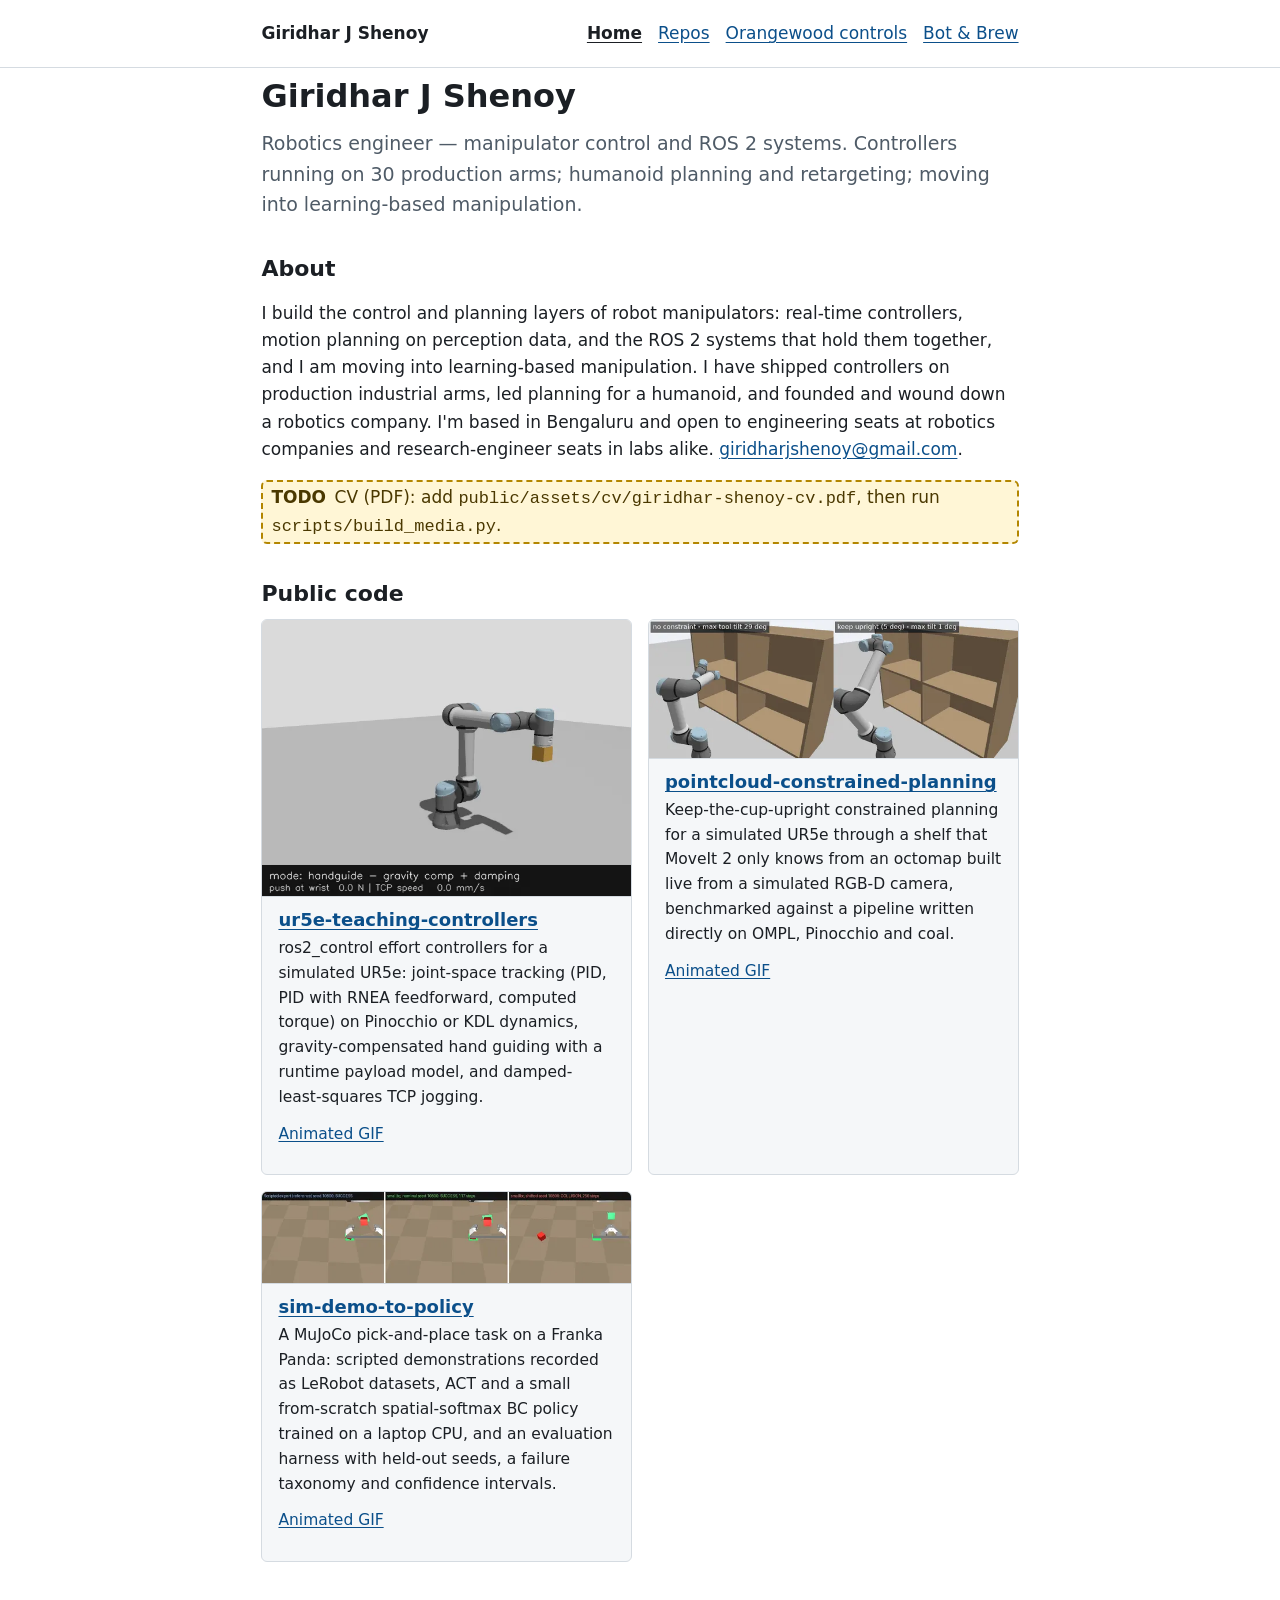
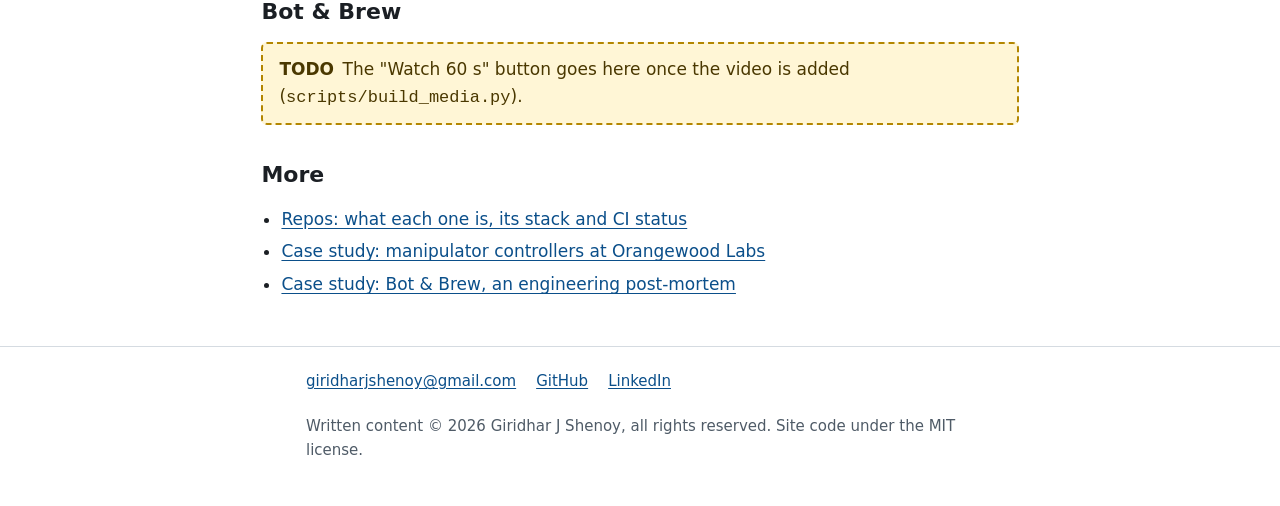
==== public/index.html @ 4a24903f "feat: drop a private repo from the cards and the repos table" ====
<!doctype html>
<html lang="en">
<head>
<meta charset="utf-8">
<meta name="viewport" content="width=device-width, initial-scale=1">
<title>Giridhar J Shenoy — robotics engineer</title>
<meta name="description" content="Robotics engineer working on manipulator control, motion planning and ROS 2 systems, moving into learning-based manipulation. Public code and two case studies.">
<link rel="canonical" href="https://giridhar-shenoy.github.io/portfolio-site/">
<meta property="og:type" content="website">
<meta property="og:site_name" content="Giridhar J Shenoy">
<meta property="og:title" content="Giridhar J Shenoy — robotics engineer">
<meta property="og:description" content="Manipulator control and ROS 2 systems, moving into learning-based manipulation. Public code and two case studies.">
<meta property="og:url" content="https://giridhar-shenoy.github.io/portfolio-site/">
<meta property="og:image" content="https://giridhar-shenoy.github.io/portfolio-site/assets/img/og.png">
<meta property="og:image:width" content="1200">
<meta property="og:image:height" content="630">
<meta property="og:image:alt" content="Giridhar J Shenoy, robotics engineer: manipulator control and ROS 2 systems">
<meta name="twitter:card" content="summary_large_image">
<meta name="theme-color" content="#1f4e79">
<link rel="icon" href="assets/img/favicon.png" type="image/png">
<link rel="apple-touch-icon" href="assets/img/apple-touch-icon.png">
<link rel="manifest" href="site.webmanifest">
<link rel="stylesheet" href="assets/css/site.css">
</head>
<body>
<a class="skip" href="#main">Skip to content</a>
<header class="site-header">
<div class="wrap">
<a class="site-name" href="./">Giridhar J Shenoy</a>
<nav class="site-nav" aria-label="Site">
<ul>
<li><a href="./" aria-current="page">Home</a></li>
<li><a href="repos.html">Repos</a></li>
<li><a href="work/orangewood-controls.html">Orangewood controls</a></li>
<li><a href="work/bot-and-brew.html">Bot &amp; Brew</a></li>
</ul>
</nav>
</div>
</header>

<main id="main" class="wrap">
<h1>Giridhar J Shenoy</h1>
<p class="tagline">Robotics engineer — manipulator control and ROS 2 systems. Controllers running on 30 production arms; humanoid planning and retargeting; moving into learning-based manipulation.</p>

<h2 id="about">About</h2>
<p>I build the control and planning layers of robot manipulators: real-time controllers, motion planning on perception data, and the ROS 2 systems that hold them together, and I am moving into learning-based manipulation. I have shipped controllers on production industrial arms, led planning for a humanoid, and founded and wound down a robotics company. I'm based in Bengaluru and open to engineering seats at robotics companies and research-engineer seats in labs alike. <a href="mailto:giridharjshenoy@gmail.com">giridharjshenoy@gmail.com</a>.</p>
<p><!-- build_media:cv:begin --><span class="todo">CV (PDF): add <code>public/assets/cv/giridhar-shenoy-cv.pdf</code>, then run <code>scripts/build_media.py</code>.</span><!-- build_media:cv:end --></p>

<h2 id="code">Public code</h2>
<!-- build_repos:cards:begin -->
<ul class="cards">
<li class="card">
<img src="assets/img/ur5e-teaching-controllers.webp" width="640" height="480" alt="Still from the hero GIF: a simulated UR5e in Gazebo switching between trajectory tracking and gravity-compensated hand guiding" decoding="async">
<div class="body">
<h3><a href="https://github.com/giridhar-shenoy/ur5e-teaching-controllers">ur5e-teaching-controllers</a></h3>
<p>ros2_control effort controllers for a simulated UR5e: joint-space tracking (PID, PID with RNEA feedforward, computed torque) on Pinocchio or KDL dynamics, gravity-compensated hand guiding with a runtime payload model, and damped-least-squares TCP jogging.</p>
<p class="more"><a href="assets/img/ur5e-teaching-controllers.gif">Animated GIF</a></p>
</div>
</li>
<li class="card">
<img src="assets/img/pointcloud-constrained-planning.webp" width="640" height="240" alt="Still from the hero GIF: the same shelf query planned without a constraint (left) and with the keep-upright constraint (right)" loading="lazy" decoding="async">
<div class="body">
<h3><a href="https://github.com/giridhar-shenoy/pointcloud-constrained-planning">pointcloud-constrained-planning</a></h3>
<p>Keep-the-cup-upright constrained planning for a simulated UR5e through a shelf that MoveIt 2 only knows from an octomap built live from a simulated RGB-D camera, benchmarked against a pipeline written directly on OMPL, Pinocchio and coal.</p>
<p class="more"><a href="assets/img/pointcloud-constrained-planning.gif">Animated GIF</a></p>
</div>
</li>
<li class="card">
<img src="assets/img/sim-demo-to-policy.webp" width="640" height="158" alt="Still from the hero GIF: the scripted expert and the smallbc policy on a held-out seed, and smallbc on a shifted-box seed" loading="lazy" decoding="async">
<div class="body">
<h3><a href="https://github.com/giridhar-shenoy/sim-demo-to-policy">sim-demo-to-policy</a></h3>
<p>A MuJoCo pick-and-place task on a Franka Panda: scripted demonstrations recorded as LeRobot datasets, ACT and a small from-scratch spatial-softmax BC policy trained on a laptop CPU, and an evaluation harness with held-out seeds, a failure taxonomy and confidence intervals.</p>
<p class="more"><a href="assets/img/sim-demo-to-policy.gif">Animated GIF</a></p>
</div>
</li>
</ul>
<!-- build_repos:cards:end -->

<h2 id="bot-and-brew">Bot &amp; Brew</h2>
<!-- build_media:watch:begin -->
<p class="todo">The "Watch 60 s" button goes here once the video is added (<code>scripts/build_media.py</code>).</p>
<!-- build_media:watch:end -->

<h2 id="more">More</h2>
<ul class="link-list">
<li><a href="repos.html">Repos: what each one is, its stack and CI status</a></li>
<li><a href="work/orangewood-controls.html">Case study: manipulator controllers at Orangewood Labs</a></li>
<li><a href="work/bot-and-brew.html">Case study: Bot &amp; Brew, an engineering post-mortem</a></li>
</ul>
</main>

<footer class="site-footer">
<div class="wrap">
<ul>
<li><a href="mailto:giridharjshenoy@gmail.com">giridharjshenoy@gmail.com</a></li>
<li><a href="https://github.com/giridhar-shenoy">GitHub</a></li>
<li><a href="https://www.linkedin.com/in/giridhar-j-shenoy/">LinkedIn</a></li>
</ul>
<p>Written content © 2026 Giridhar J Shenoy, all rights reserved. Site code under the MIT license.</p>
</div>
</footer>
</body>
</html>
---- public/assets/css/site.css ----
/* The site's only stylesheet: system fonts, one column, ~70ch measure, light/dark, print. */

:root {
  color-scheme: light dark;
  --bg: #ffffff;
  --fg: #1b1f24;
  --muted: #4f5b67;
  --rule: #d5dbe1;
  --link: #0b4f8a;
  --accent: #1f4e79;
  --accent-fg: #ffffff;
  --card: #f5f7f9;
  --todo-bg: #fff6d6;
  --todo-fg: #4a3800;
  --todo-rule: #b38600;
  --gutter: 16px;
  --measure: 70ch;
}

@media (prefers-color-scheme: dark) {
  :root {
    --bg: #12161b;
    --fg: #e6e9ed;
    --muted: #a9b4bf;
    --rule: #33404c;
    --link: #8cc4ff;
    --accent: #8cc4ff;
    --accent-fg: #0d1a26;
    --card: #1b2128;
    --todo-bg: #3a2f08;
    --todo-fg: #ffe9a8;
    --todo-rule: #d9a400;
  }
}

*,
*::before,
*::after {
  box-sizing: border-box;
}

html {
  -webkit-text-size-adjust: 100%;
  text-size-adjust: 100%;
}

body {
  margin: 0;
  background: var(--bg);
  color: var(--fg);
  font-family: system-ui, -apple-system, "Segoe UI", Roboto, "Helvetica Neue", Arial,
    "Noto Sans", "Liberation Sans", sans-serif;
  font-size: 1.0625rem;
  line-height: 1.6;
}

.wrap {
  max-width: calc(var(--measure) + 2 * var(--gutter));
  margin: 0 auto;
  padding: 0 var(--gutter);
}

a {
  color: var(--link);
  text-underline-offset: 0.15em;
}

a:focus-visible,
.button:focus-visible {
  outline: 3px solid var(--accent);
  outline-offset: 2px;
}

.skip {
  position: absolute;
  left: -999px;
  top: 0;
}

.skip:focus {
  left: var(--gutter);
  top: var(--gutter);
  background: var(--bg);
  padding: 0.5rem 0.75rem;
  z-index: 1;
}

/* Header and footer */

.site-header {
  border-bottom: 1px solid var(--rule);
}

.site-header .wrap {
  display: flex;
  flex-wrap: wrap;
  align-items: baseline;
  justify-content: space-between;
  gap: 0.25rem 1rem;
  padding-top: 0.75rem;
  padding-bottom: 0.75rem;
}

.site-name {
  font-weight: 700;
  color: var(--fg);
  text-decoration: none;
  padding: 0.5rem 0;
}

.site-nav ul {
  display: flex;
  flex-wrap: wrap;
  gap: 0 1rem;
  margin: 0;
  padding: 0;
  list-style: none;
}

.site-nav a {
  display: inline-block;
  padding: 0.5rem 0;
}

.site-nav a[aria-current="page"] {
  font-weight: 700;
  color: var(--fg);
}

.site-footer {
  margin-top: 3rem;
  border-top: 1px solid var(--rule);
  color: var(--muted);
  font-size: 0.9375rem;
}

.site-footer .wrap {
  padding-top: 1rem;
  padding-bottom: 2rem;
}

.site-footer ul {
  display: flex;
  flex-wrap: wrap;
  gap: 0 1.25rem;
  margin: 0 0 0.75rem;
  padding: 0;
  list-style: none;
}

.site-footer a {
  display: inline-block;
  padding: 0.35rem 0;
}

/* Text */

main {
  padding-top: 1.5rem;
}

h1,
h2,
h3 {
  line-height: 1.25;
}

h1 {
  font-size: 2rem;
  margin: 0.5rem 0 0.75rem;
}

h2 {
  font-size: 1.375rem;
  margin: 2.25rem 0 0.75rem;
}

h3 {
  font-size: 1.125rem;
  margin: 0 0 0.25rem;
}

.tagline {
  font-size: 1.1875rem;
  color: var(--muted);
  margin-top: 0;
}

.aside {
  color: var(--muted);
}

/* Repo cards (Home) */

.cards {
  display: grid;
  grid-template-columns: 1fr;
  gap: var(--gutter);
  margin: 0;
  padding: 0;
  list-style: none;
}

@media (min-width: 40rem) {
  .cards {
    grid-template-columns: 1fr 1fr;
  }
}

.card {
  background: var(--card);
  border: 1px solid var(--rule);
  border-radius: 6px;
  overflow: hidden;
}

.card img {
  display: block;
  width: 100%;
  height: auto;
  border-bottom: 1px solid var(--rule);
}

.card .body {
  padding: 0.75rem var(--gutter) 1rem;
}

.card p {
  margin: 0.25rem 0 0.5rem;
  font-size: 0.9688rem;
}

.card .more a {
  display: inline-block;
  padding: 0.25rem 0;
}

.card h3 a {
  overflow-wrap: anywhere;
}

/* Button-styled link */

.button {
  display: inline-block;
  min-height: 48px;
  padding: 0.75rem 1.25rem;
  border-radius: 6px;
  background: var(--accent);
  color: var(--accent-fg);
  font-weight: 700;
  text-decoration: none;
}

.link-list {
  padding-left: 1.25rem;
}

.link-list li {
  margin: 0.35rem 0;
}

/* Repos table */

.table-scroll {
  overflow-x: auto;
}

table {
  width: 100%;
  border-collapse: collapse;
  font-size: 0.9688rem;
}

th,
td {
  text-align: left;
  vertical-align: top;
  padding: 0.6rem 0.5rem;
  border-bottom: 1px solid var(--rule);
}

th {
  border-bottom-width: 2px;
}

td.repo {
  min-width: 9rem;
}

td.ci {
  white-space: nowrap;
}

.badge {
  height: 20px;
  width: auto;
}

/* On a phone the table becomes one block per repo, each cell labelled from data-label */

@media (max-width: 40rem) {
  thead {
    position: absolute;
    width: 1px;
    height: 1px;
    overflow: hidden;
    clip-path: inset(50%);
  }

  table,
  tbody,
  tr,
  td {
    display: block;
  }

  tr {
    padding: 0.5rem 0;
    border-bottom: 2px solid var(--rule);
  }

  td {
    border-bottom: 0;
    padding: 0.25rem 0;
  }

  td::before {
    content: attr(data-label);
    display: block;
    font-weight: 700;
    color: var(--muted);
    font-size: 0.875rem;
  }

  td.repo::before {
    display: none;
  }

  td.repo {
    font-size: 1.0625rem;
    font-weight: 700;
  }
}

/* Media */

figure {
  margin: 1rem 0;
}

video {
  display: block;
  width: 100%;
  height: auto;
  background: #000000;
}

figcaption {
  color: var(--muted);
  font-size: 0.9375rem;
  margin-top: 0.4rem;
}

/* TODO blocks: visible on purpose, and listed by scripts/check_todos.py */

.todo {
  display: block;
  margin: 1rem 0;
  padding: 0.75rem var(--gutter);
  background: var(--todo-bg);
  color: var(--todo-fg);
  border: 2px dashed var(--todo-rule);
  border-radius: 6px;
}

span.todo {
  display: inline-block;
  margin: 0;
  padding: 0.1rem 0.5rem;
}

.todo::before {
  content: "TODO";
  font-weight: 700;
  margin-right: 0.5em;
}

.todo a {
  color: inherit;
}

/* Print: black on white, no navigation, link targets written out */

@media print {
  :root {
    --bg: #ffffff;
    --fg: #000000;
    --muted: #333333;
    --link: #000000;
    --card: #ffffff;
    --rule: #999999;
  }

  .site-nav,
  .skip,
  .button,
  video {
    display: none;
  }

  body {
    font-size: 11pt;
  }

  .wrap {
    max-width: none;
  }

  main a[href^="http"]::after {
    content: " (" attr(href) ")";
    font-size: 0.85em;
    overflow-wrap: anywhere;
  }

  .card,
  tr,
  figure {
    break-inside: avoid;
  }
}
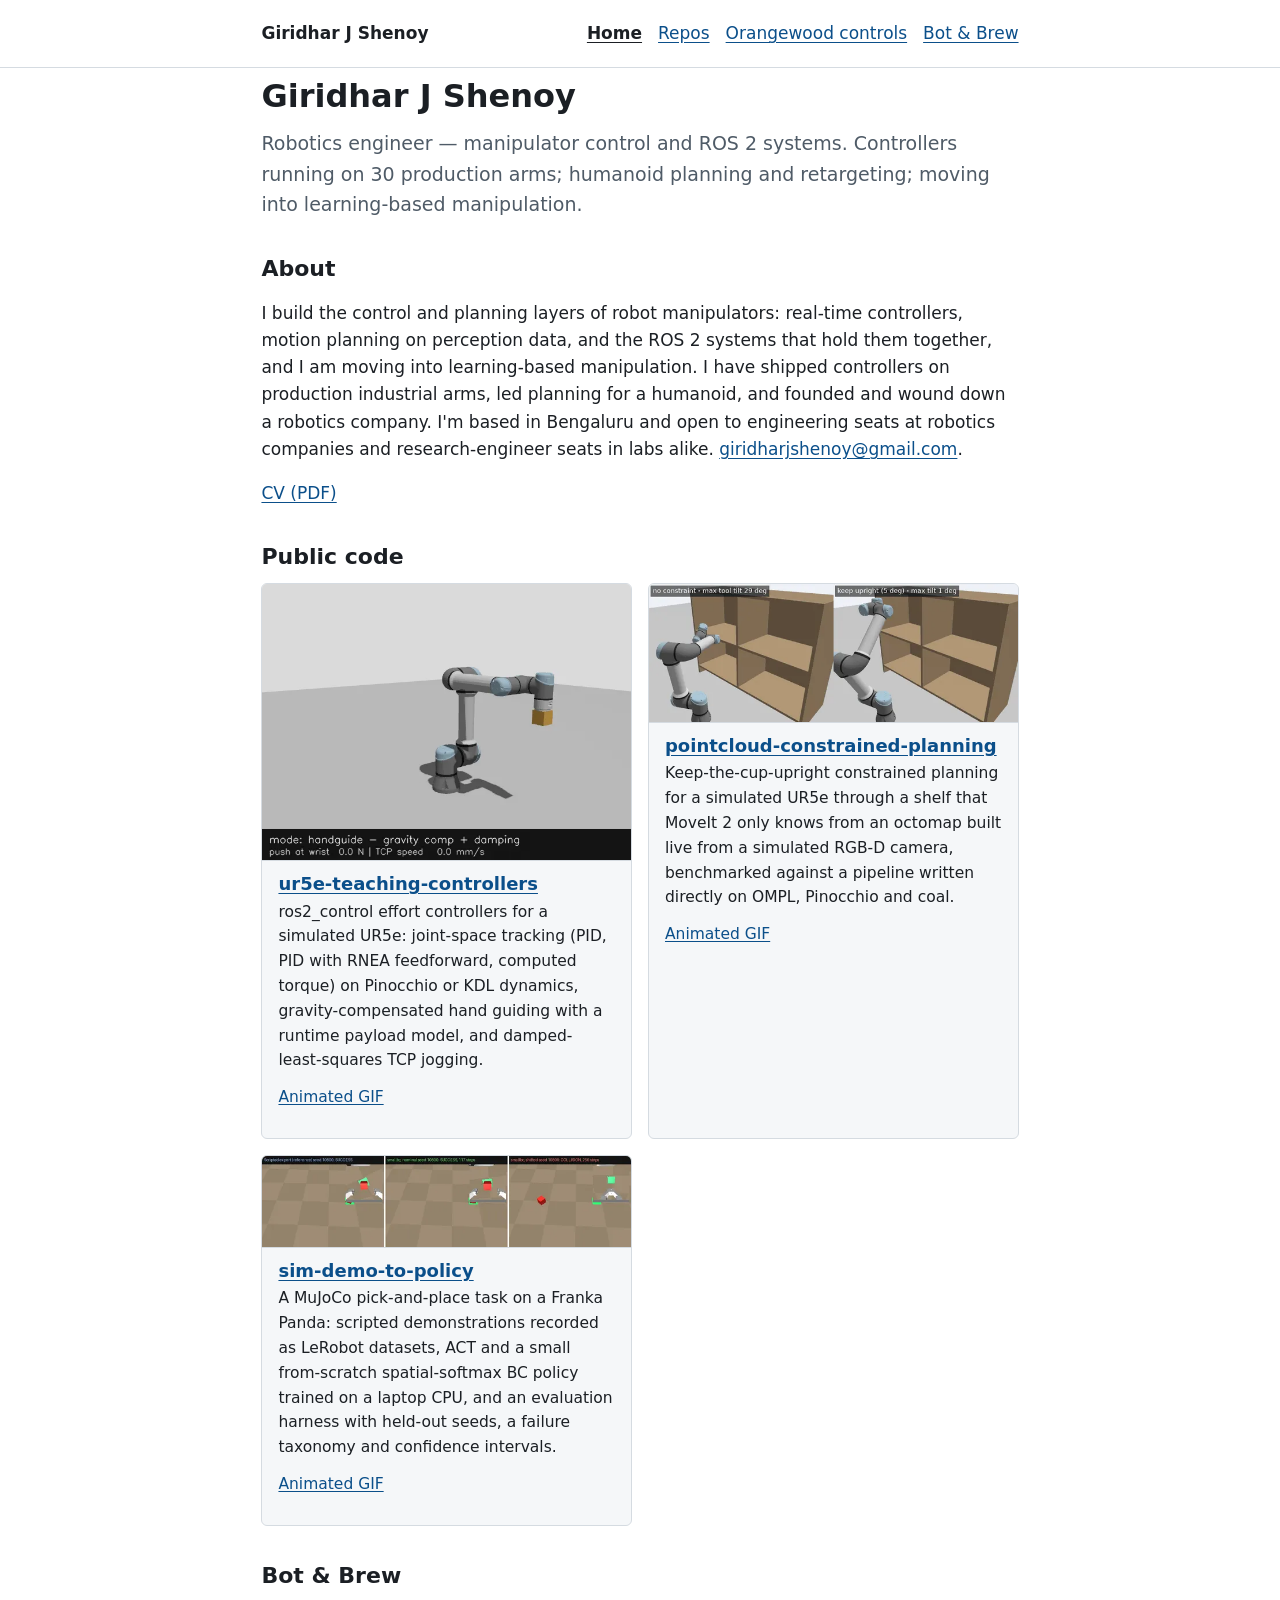
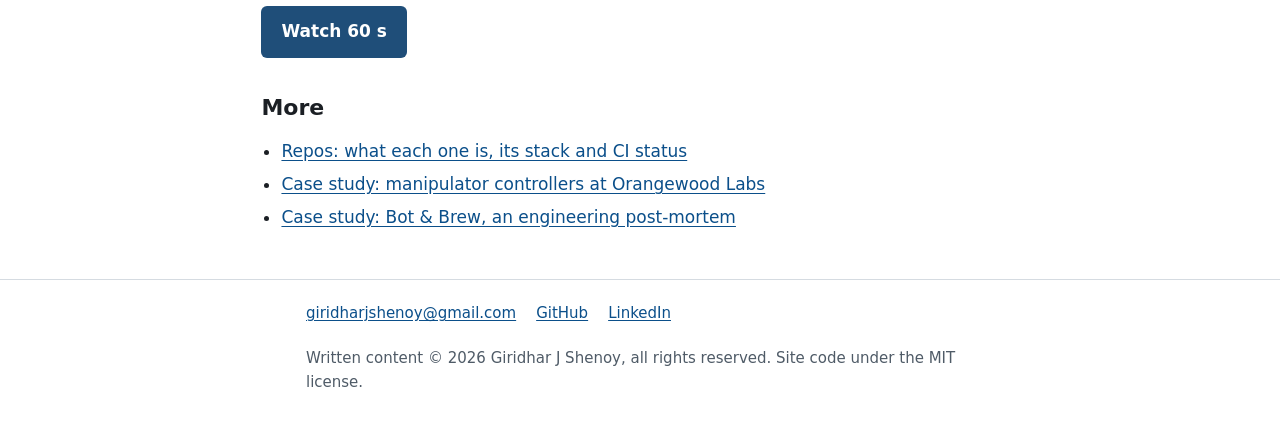
==== commit da4187cc: "content: Bot & Brew post-mortem, video, CV" ====
--- a/public/index.html
+++ b/public/index.html
@@ -44,7 +44,7 @@
 
 <h2 id="about">About</h2>
 <p>I build the control and planning layers of robot manipulators: real-time controllers, motion planning on perception data, and the ROS 2 systems that hold them together, and I am moving into learning-based manipulation. I have shipped controllers on production industrial arms, led planning for a humanoid, and founded and wound down a robotics company. I'm based in Bengaluru and open to engineering seats at robotics companies and research-engineer seats in labs alike. <a href="mailto:giridharjshenoy@gmail.com">giridharjshenoy@gmail.com</a>.</p>
-<p><!-- build_media:cv:begin --><span class="todo">CV (PDF): add <code>public/assets/cv/giridhar-shenoy-cv.pdf</code>, then run <code>scripts/build_media.py</code>.</span><!-- build_media:cv:end --></p>
+<p><!-- build_media:cv:begin --><a href="assets/cv/giridhar-shenoy-cv.pdf">CV (PDF)</a><!-- build_media:cv:end --></p>
 
 <h2 id="code">Public code</h2>
 <!-- build_repos:cards:begin -->
@@ -78,7 +78,7 @@
 
 <h2 id="bot-and-brew">Bot &amp; Brew</h2>
 <!-- build_media:watch:begin -->
-<p class="todo">The "Watch 60 s" button goes here once the video is added (<code>scripts/build_media.py</code>).</p>
+<p><a class="button" href="work/bot-and-brew.html#video">Watch 60 s</a></p>
 <!-- build_media:watch:end -->
 
 <h2 id="more">More</h2>
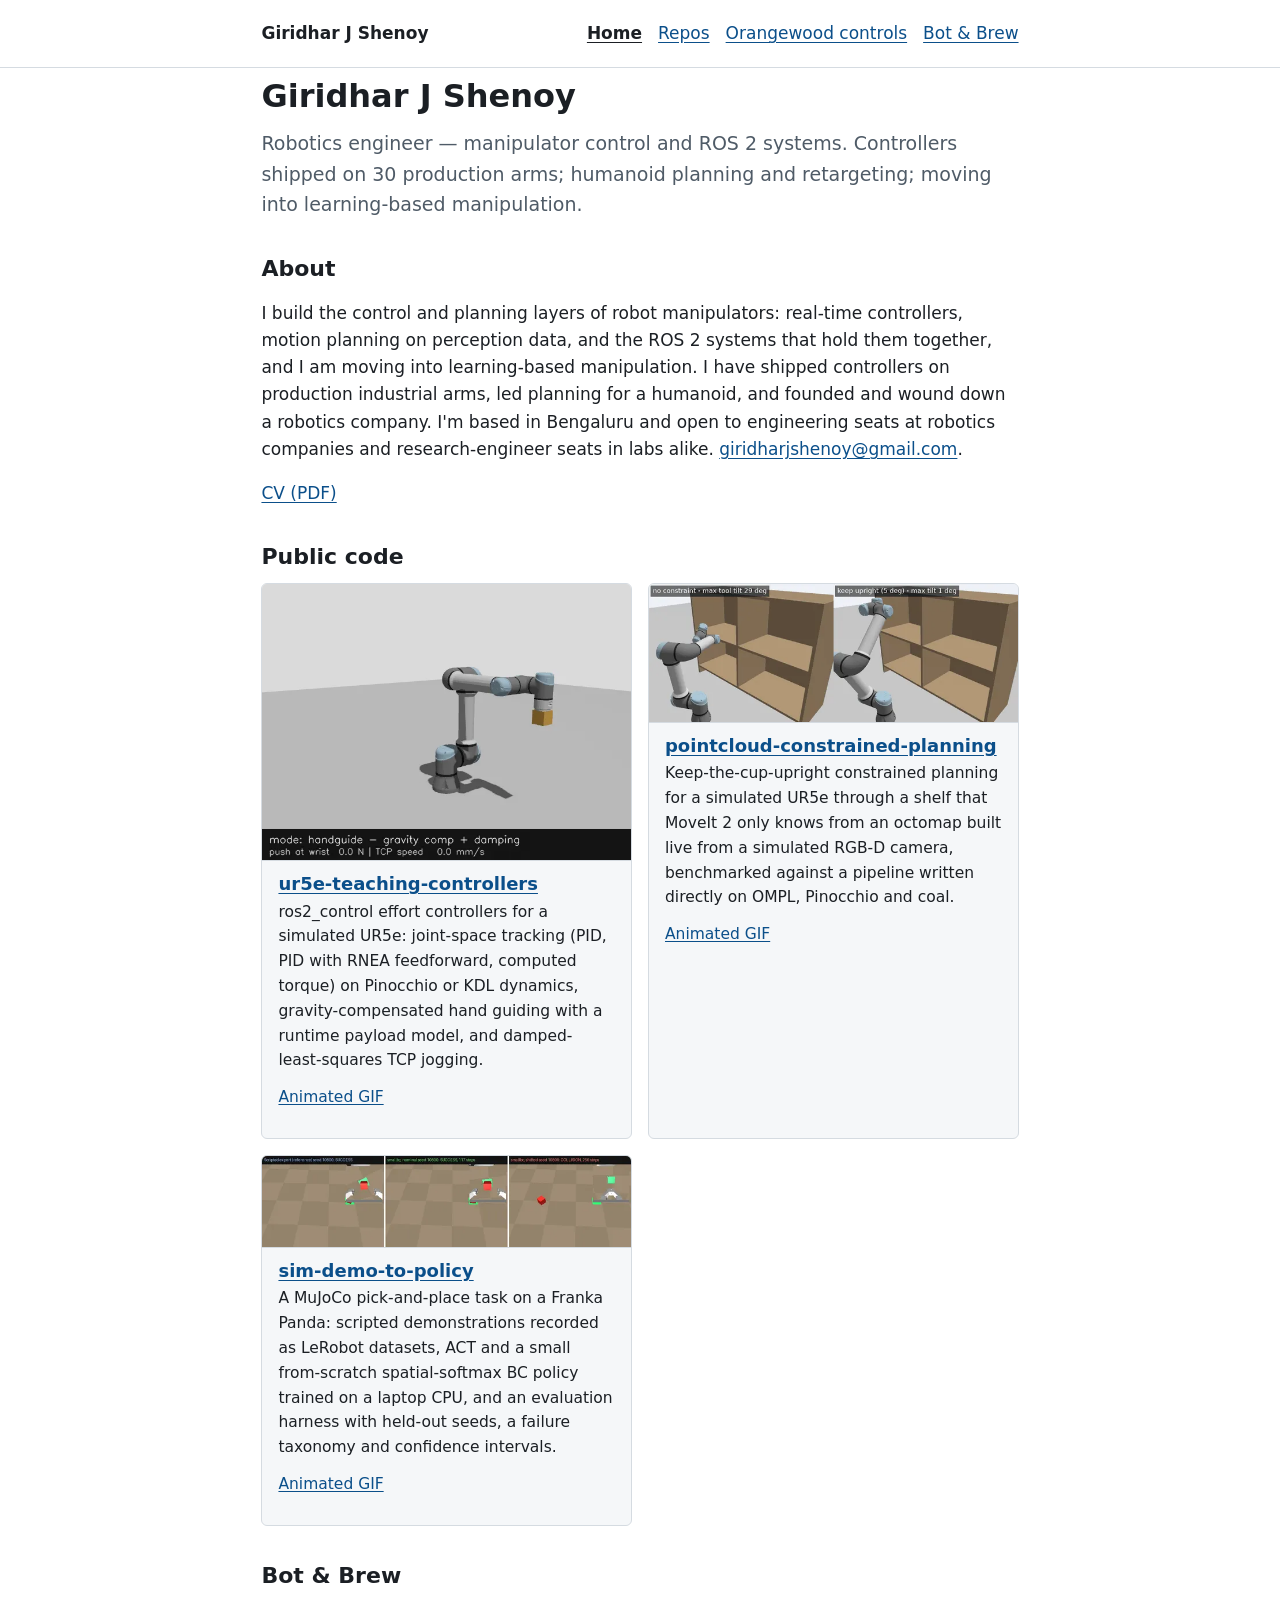
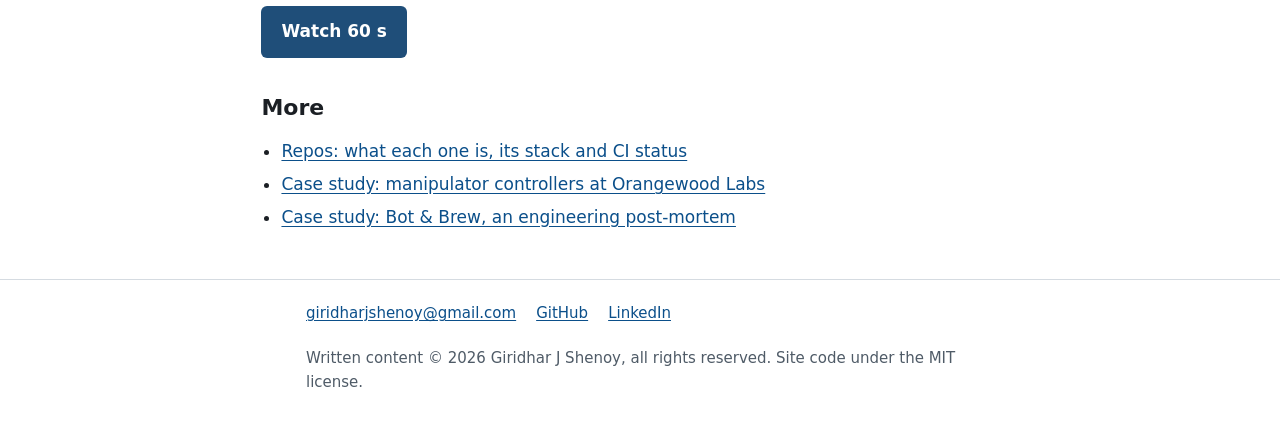
==== commit 02a1372e: "content: wording" ====
--- a/public/index.html
+++ b/public/index.html
@@ -40,7 +40,7 @@
 
 <main id="main" class="wrap">
 <h1>Giridhar J Shenoy</h1>
-<p class="tagline">Robotics engineer — manipulator control and ROS 2 systems. Controllers running on 30 production arms; humanoid planning and retargeting; moving into learning-based manipulation.</p>
+<p class="tagline">Robotics engineer — manipulator control and ROS 2 systems. Controllers shipped on 30 production arms; humanoid planning and retargeting; moving into learning-based manipulation.</p>
 
 <h2 id="about">About</h2>
 <p>I build the control and planning layers of robot manipulators: real-time controllers, motion planning on perception data, and the ROS 2 systems that hold them together, and I am moving into learning-based manipulation. I have shipped controllers on production industrial arms, led planning for a humanoid, and founded and wound down a robotics company. I'm based in Bengaluru and open to engineering seats at robotics companies and research-engineer seats in labs alike. <a href="mailto:giridharjshenoy@gmail.com">giridharjshenoy@gmail.com</a>.</p>
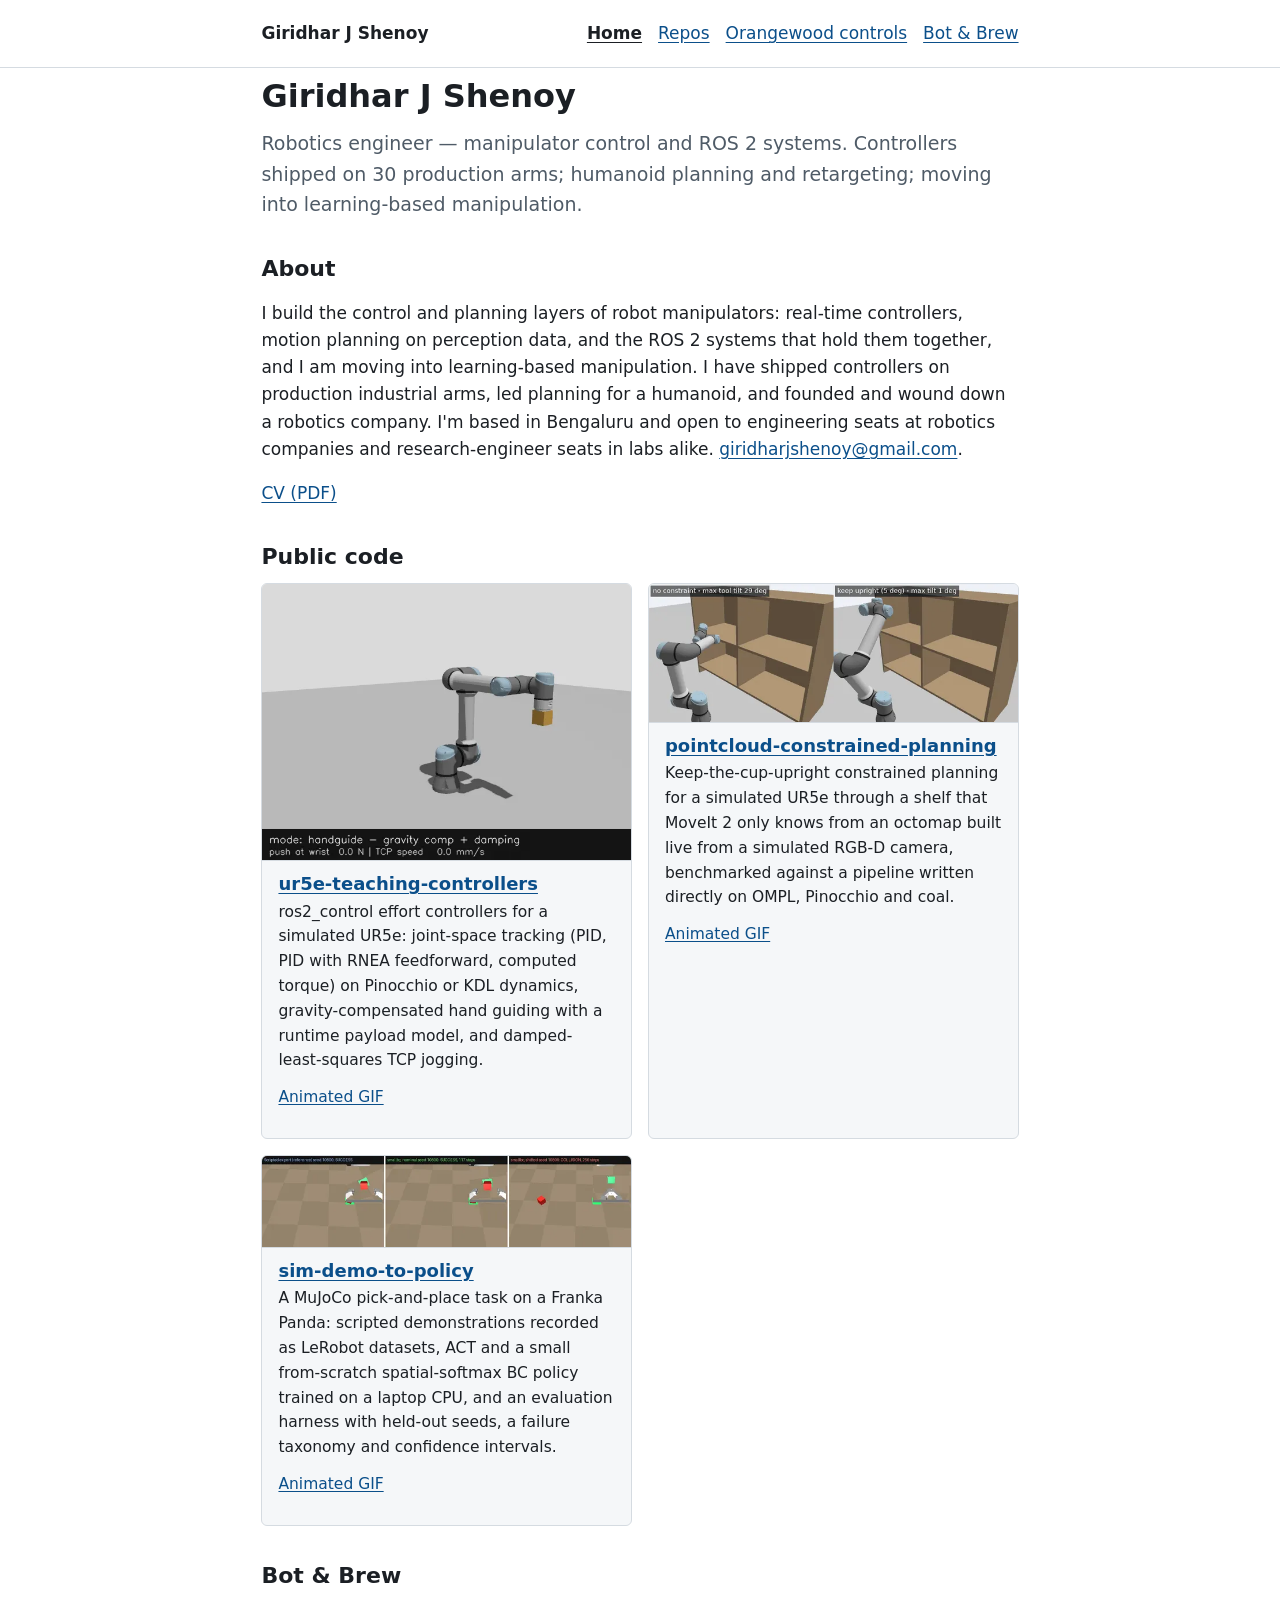
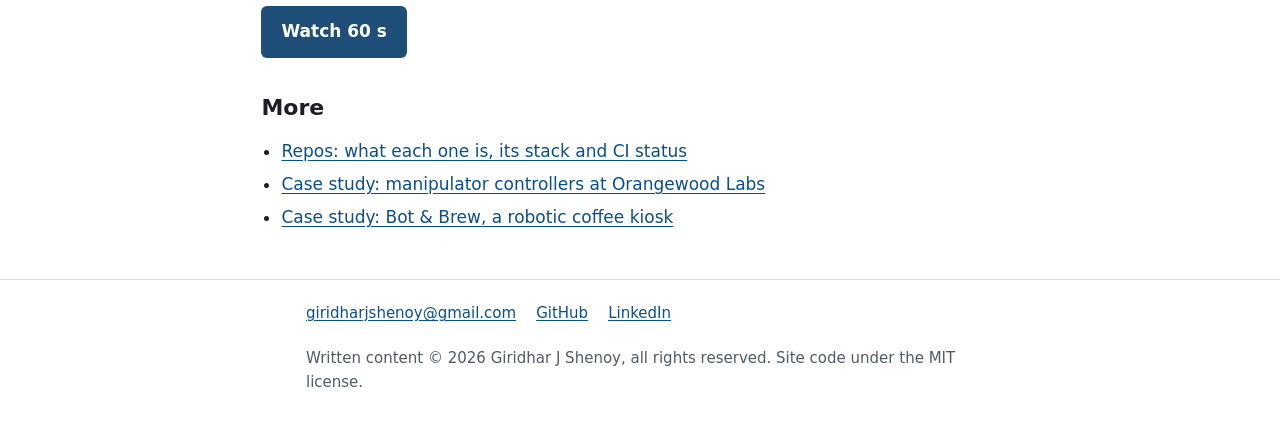
==== commit 21533b9c: "content: Bot & Brew rewrite — new title and story, captions off by default, drop full-length link" ====
--- a/public/index.html
+++ b/public/index.html
@@ -85,7 +85,7 @@
 <ul class="link-list">
 <li><a href="repos.html">Repos: what each one is, its stack and CI status</a></li>
 <li><a href="work/orangewood-controls.html">Case study: manipulator controllers at Orangewood Labs</a></li>
-<li><a href="work/bot-and-brew.html">Case study: Bot &amp; Brew, an engineering post-mortem</a></li>
+<li><a href="work/bot-and-brew.html">Case study: Bot &amp; Brew, a robotic coffee kiosk</a></li>
 </ul>
 </main>
 
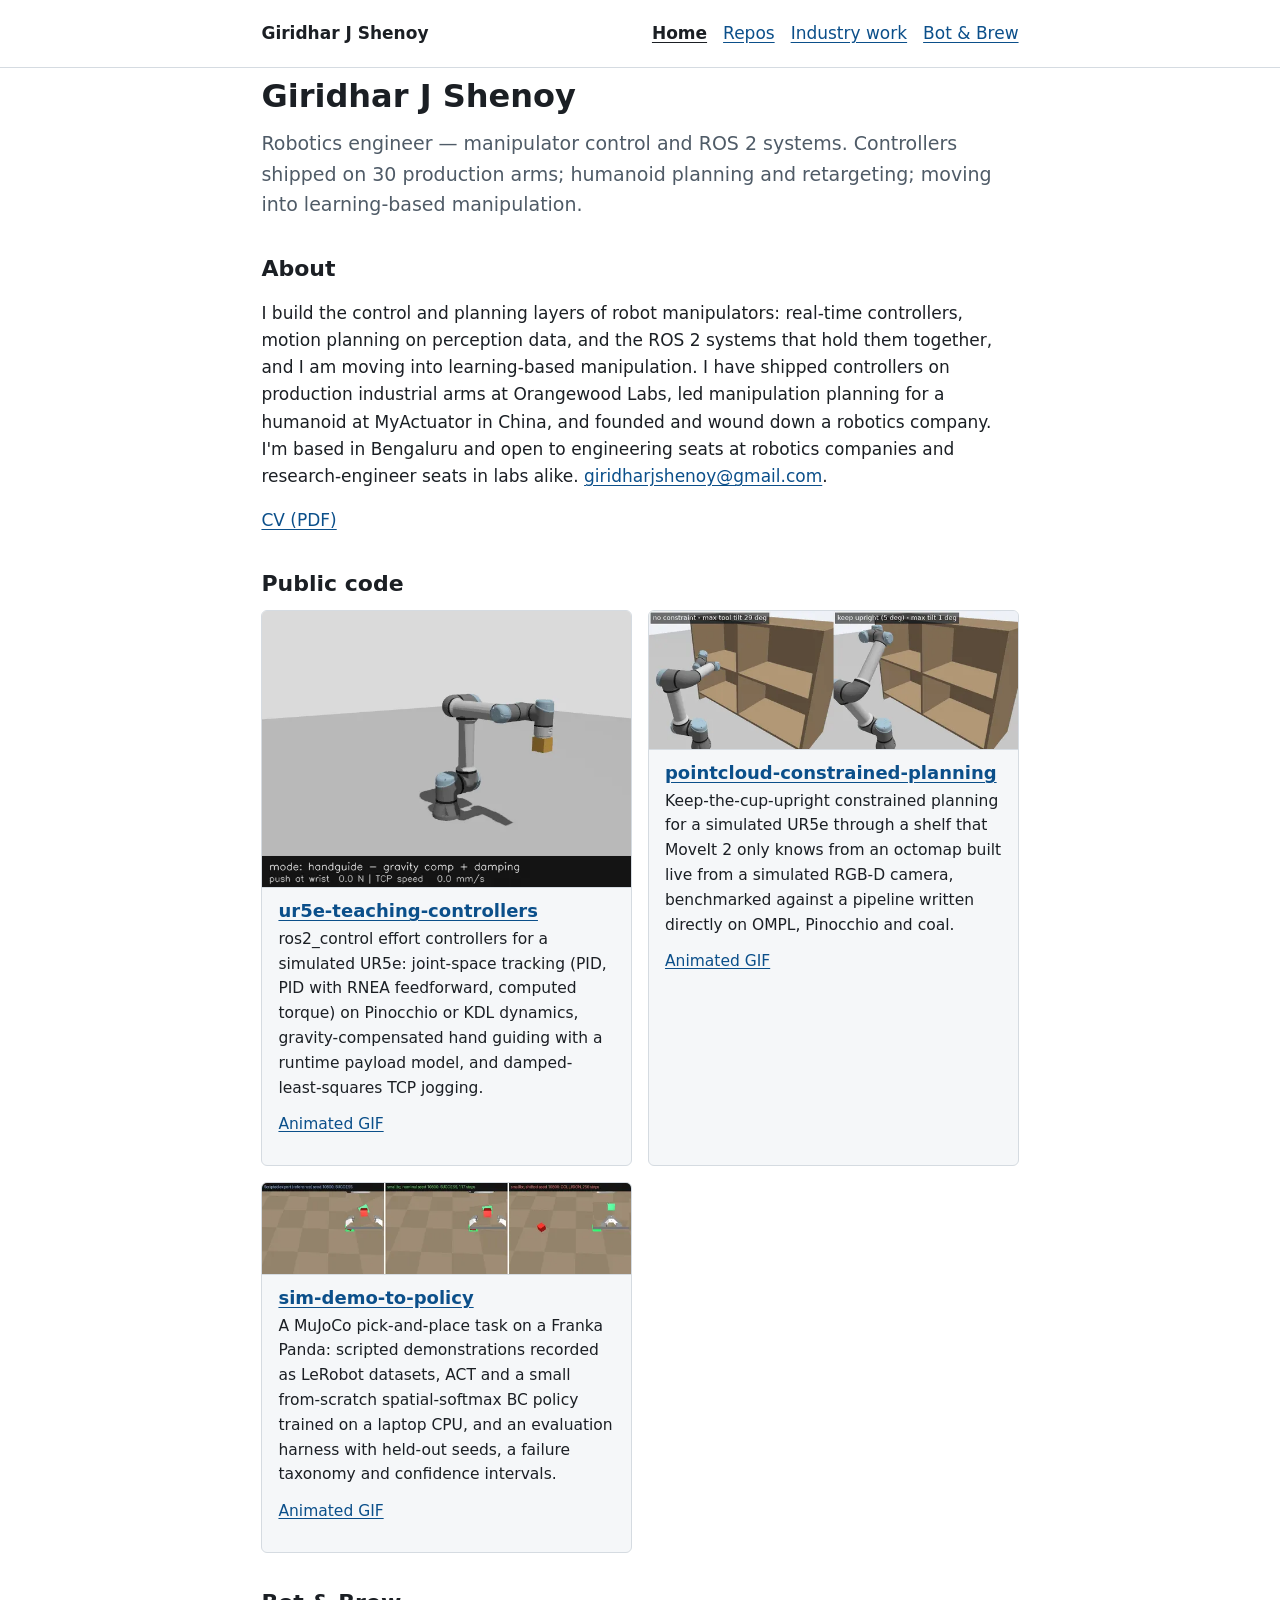
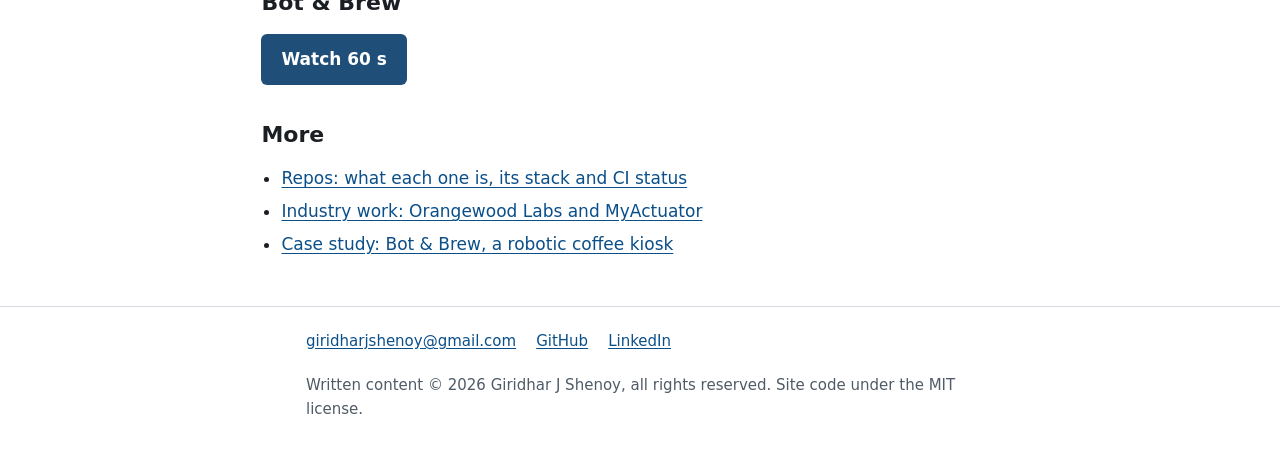
==== commit 571bf2c9: "content: industry work page — MyActuator section, controller method lines Co-Authored-By: Claude Opu" ====
--- a/public/index.html
+++ b/public/index.html
@@ -31,7 +31,7 @@
 <ul>
 <li><a href="./" aria-current="page">Home</a></li>
 <li><a href="repos.html">Repos</a></li>
-<li><a href="work/orangewood-controls.html">Orangewood controls</a></li>
+<li><a href="work/orangewood-controls.html">Industry work</a></li>
 <li><a href="work/bot-and-brew.html">Bot &amp; Brew</a></li>
 </ul>
 </nav>
@@ -43,7 +43,7 @@
 <p class="tagline">Robotics engineer — manipulator control and ROS 2 systems. Controllers shipped on 30 production arms; humanoid planning and retargeting; moving into learning-based manipulation.</p>
 
 <h2 id="about">About</h2>
-<p>I build the control and planning layers of robot manipulators: real-time controllers, motion planning on perception data, and the ROS 2 systems that hold them together, and I am moving into learning-based manipulation. I have shipped controllers on production industrial arms, led planning for a humanoid, and founded and wound down a robotics company. I'm based in Bengaluru and open to engineering seats at robotics companies and research-engineer seats in labs alike. <a href="mailto:giridharjshenoy@gmail.com">giridharjshenoy@gmail.com</a>.</p>
+<p>I build the control and planning layers of robot manipulators: real-time controllers, motion planning on perception data, and the ROS 2 systems that hold them together, and I am moving into learning-based manipulation. I have shipped controllers on production industrial arms at Orangewood Labs, led manipulation planning for a humanoid at MyActuator in China, and founded and wound down a robotics company. I'm based in Bengaluru and open to engineering seats at robotics companies and research-engineer seats in labs alike. <a href="mailto:giridharjshenoy@gmail.com">giridharjshenoy@gmail.com</a>.</p>
 <p><!-- build_media:cv:begin --><a href="assets/cv/giridhar-shenoy-cv.pdf">CV (PDF)</a><!-- build_media:cv:end --></p>
 
 <h2 id="code">Public code</h2>
@@ -84,7 +84,7 @@
 <h2 id="more">More</h2>
 <ul class="link-list">
 <li><a href="repos.html">Repos: what each one is, its stack and CI status</a></li>
-<li><a href="work/orangewood-controls.html">Case study: manipulator controllers at Orangewood Labs</a></li>
+<li><a href="work/orangewood-controls.html">Industry work: Orangewood Labs and MyActuator</a></li>
 <li><a href="work/bot-and-brew.html">Case study: Bot &amp; Brew, a robotic coffee kiosk</a></li>
 </ul>
 </main>
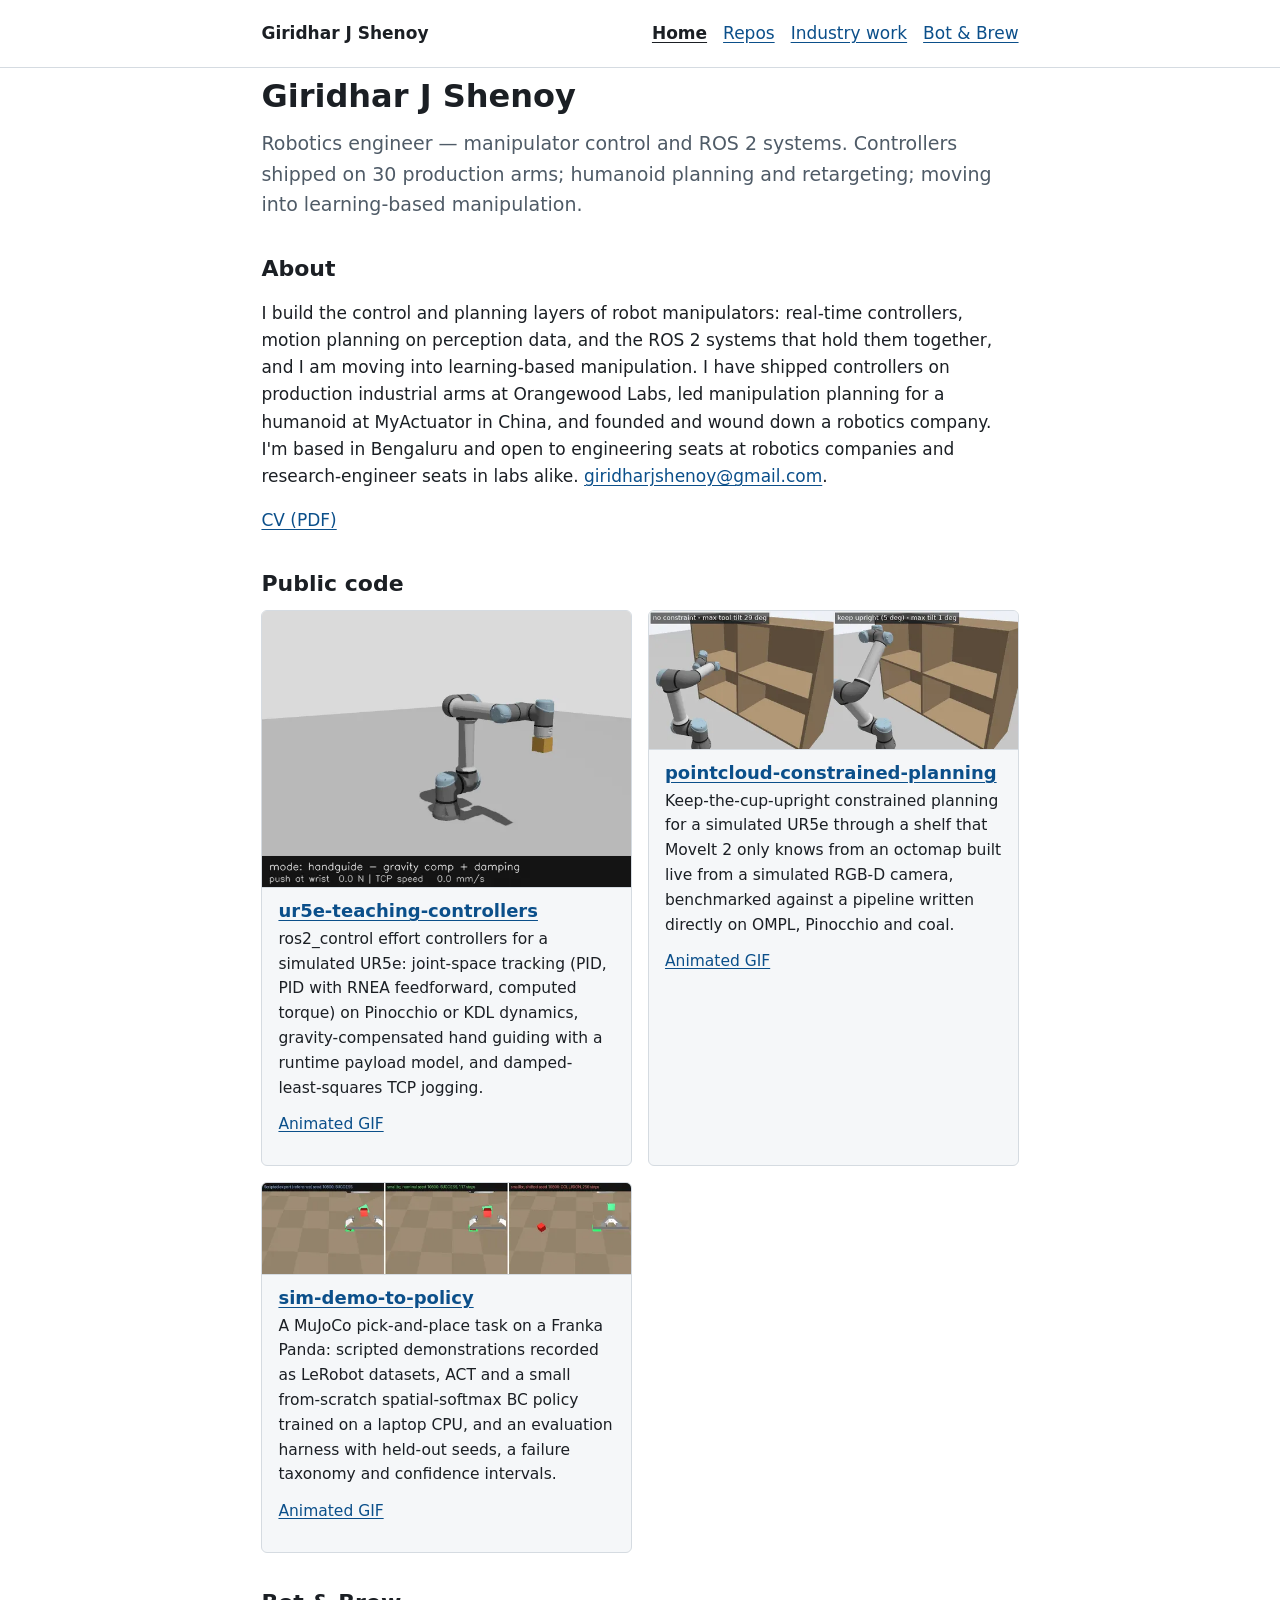
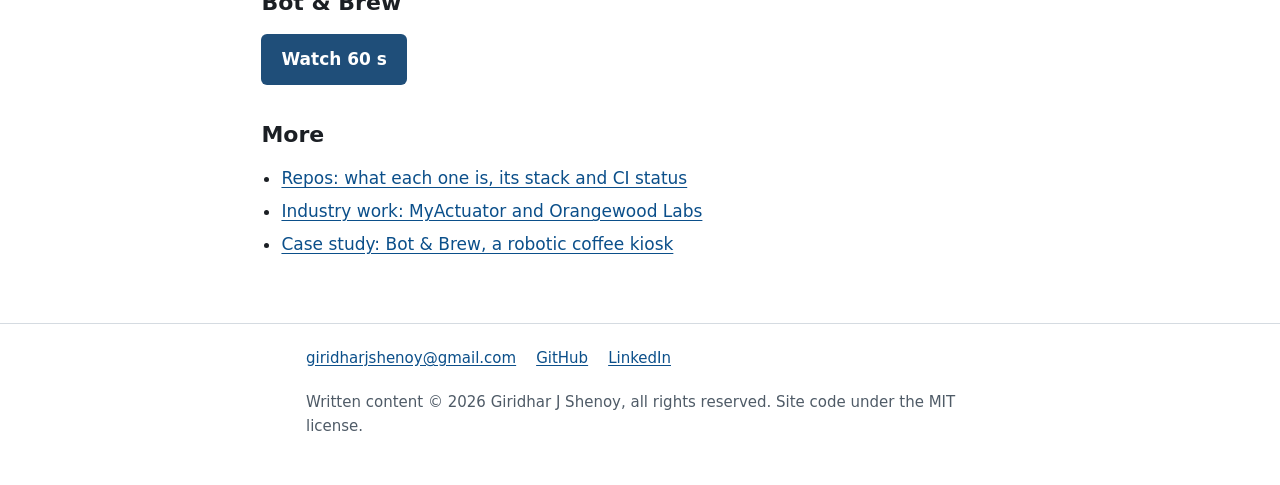
==== commit 21cee717: "content: industry work page — MyActuator video, Orangewood photo and method lines" ====
--- a/public/index.html
+++ b/public/index.html
@@ -84,7 +84,7 @@
 <h2 id="more">More</h2>
 <ul class="link-list">
 <li><a href="repos.html">Repos: what each one is, its stack and CI status</a></li>
-<li><a href="work/orangewood-controls.html">Industry work: Orangewood Labs and MyActuator</a></li>
+<li><a href="work/orangewood-controls.html">Industry work: MyActuator and Orangewood Labs</a></li>
 <li><a href="work/bot-and-brew.html">Case study: Bot &amp; Brew, a robotic coffee kiosk</a></li>
 </ul>
 </main>
--- a/public/assets/css/site.css
+++ b/public/assets/css/site.css
@@ -362,6 +362,42 @@
   margin-top: 0.4rem;
 }
 
+.video-embed iframe {
+  display: block;
+  width: 100%;
+  height: auto;
+  aspect-ratio: 16 / 9;
+  border: 0;
+}
+
+.photo img {
+  display: block;
+  max-width: 100%;
+  height: auto;
+}
+
+/* Narrow screens: the photo full width above the text; wider: floated right beside it. */
+.photo-right img {
+  width: 100%;
+}
+
+@media (min-width: 721px) {
+  .photo-right {
+    float: right;
+    max-width: 34%;
+    margin: 0.25rem 0 1rem 1.5rem;
+  }
+}
+
+/* Keep a floated photo inside its section and its page. */
+main {
+  display: flow-root;
+}
+
+main h2 {
+  clear: both;
+}
+
 /* TODO blocks: visible on purpose, and listed by scripts/check_todos.py */
 
 .todo {
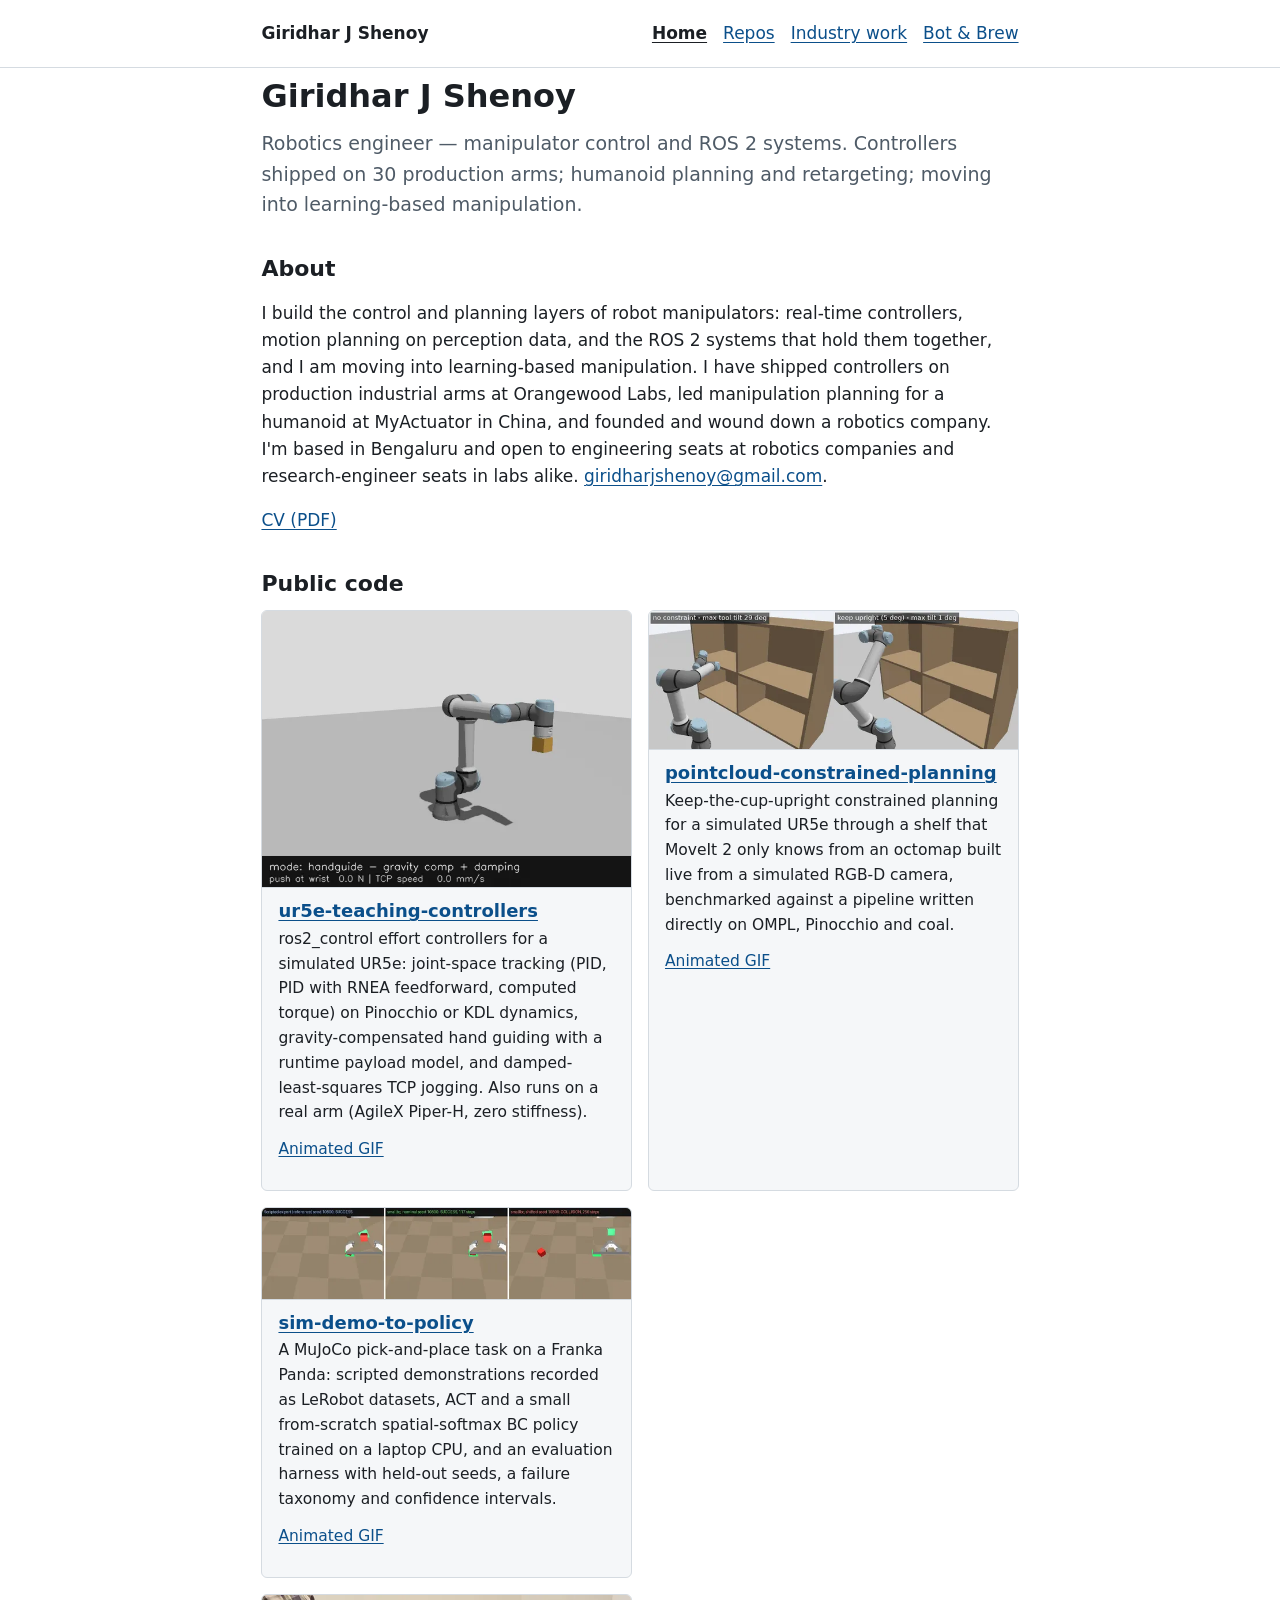
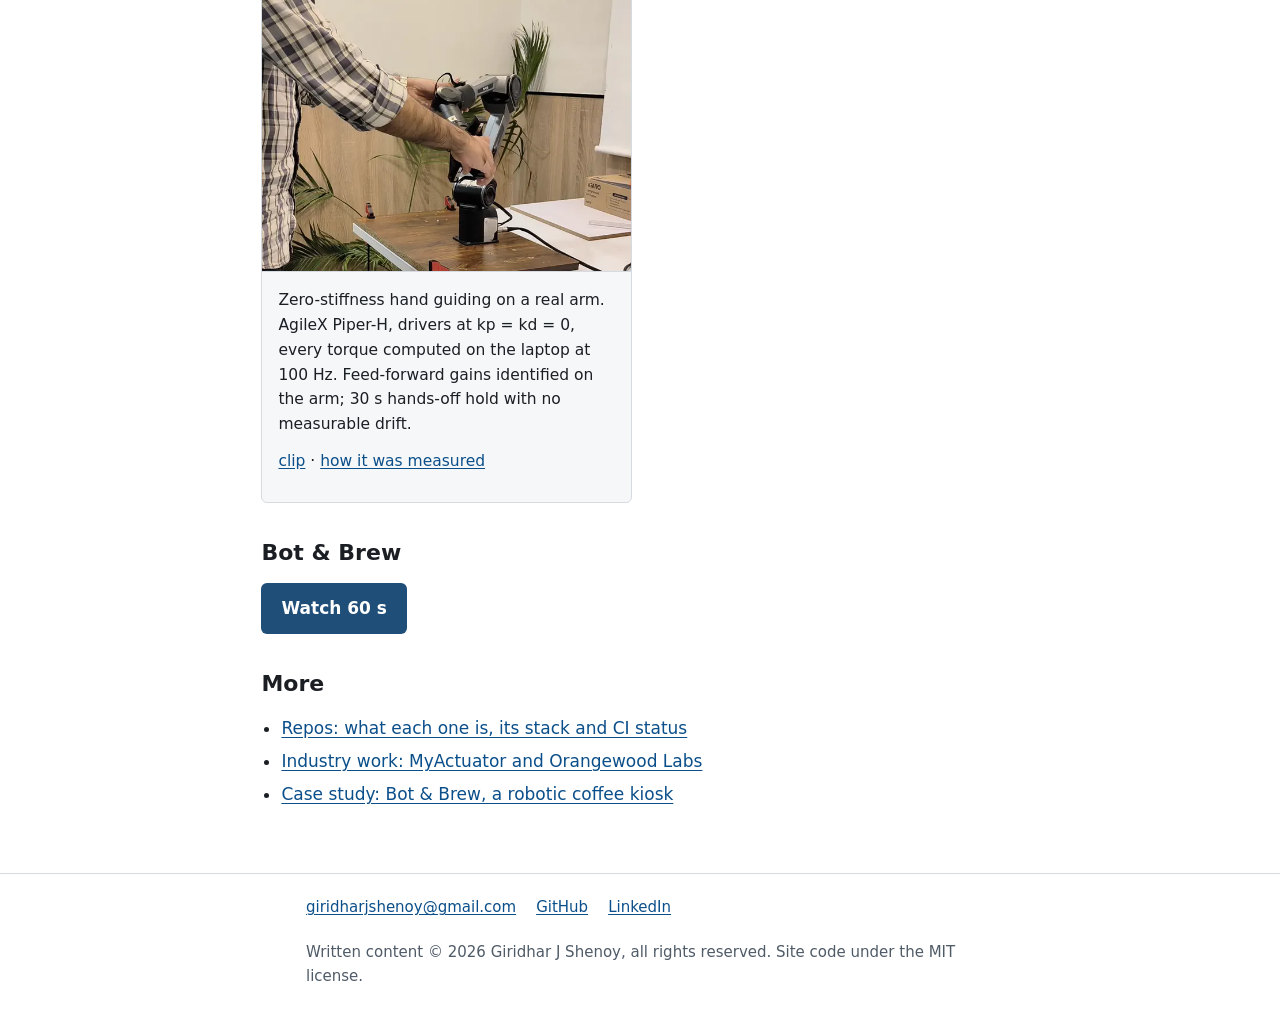
==== commit 1f7fc2df: "site: Piper-H hand-guiding card and Orangewood cross-link (#1)" ====
--- a/public/index.html
+++ b/public/index.html
@@ -53,7 +53,7 @@
 <img src="assets/img/ur5e-teaching-controllers.webp" width="640" height="480" alt="Still from the hero GIF: a simulated UR5e in Gazebo switching between trajectory tracking and gravity-compensated hand guiding" decoding="async">
 <div class="body">
 <h3><a href="https://github.com/giridhar-shenoy/ur5e-teaching-controllers">ur5e-teaching-controllers</a></h3>
-<p>ros2_control effort controllers for a simulated UR5e: joint-space tracking (PID, PID with RNEA feedforward, computed torque) on Pinocchio or KDL dynamics, gravity-compensated hand guiding with a runtime payload model, and damped-least-squares TCP jogging.</p>
+<p>ros2_control effort controllers for a simulated UR5e: joint-space tracking (PID, PID with RNEA feedforward, computed torque) on Pinocchio or KDL dynamics, gravity-compensated hand guiding with a runtime payload model, and damped-least-squares TCP jogging. Also runs on a real arm (AgileX Piper-H, zero stiffness).</p>
 <p class="more"><a href="assets/img/ur5e-teaching-controllers.gif">Animated GIF</a></p>
 </div>
 </li>
@@ -75,6 +75,15 @@
 </li>
 </ul>
 <!-- build_repos:cards:end -->
+<ul class="cards">
+<li class="card">
+<a href="assets/img/piper-handguide.gif"><img src="assets/img/piper-handguide.webp" width="640" height="480" alt="Still from the hand-guiding clip: an AgileX Piper-H arm moved by hand" loading="lazy" decoding="async"></a>
+<div class="body">
+<p>Zero-stiffness hand guiding on a real arm. AgileX Piper-H, drivers at kp = kd = 0, every torque computed on the laptop at 100 Hz. Feed-forward gains identified on the arm; 30 s hands-off hold with no measurable drift.</p>
+<p class="more"><a href="https://github.com/giridhar-shenoy/ur5e-teaching-controllers/releases/download/media-2026-11/gravity_comp.mp4">clip</a> · <a href="https://github.com/giridhar-shenoy/ur5e-teaching-controllers#on-a-real-arm-zero-stiffness-hand-guiding-on-an-agilex-piper-h">how it was measured</a></p>
+</div>
+</li>
+</ul>
 
 <h2 id="bot-and-brew">Bot &amp; Brew</h2>
 <!-- build_media:watch:begin -->
--- a/public/assets/css/site.css
+++ b/public/assets/css/site.css
@@ -201,6 +201,10 @@
   list-style: none;
 }
 
+.cards + .cards {
+  margin-top: var(--gutter);
+}
+
 @media (min-width: 40rem) {
   .cards {
     grid-template-columns: 1fr 1fr;
@@ -362,14 +366,6 @@
   margin-top: 0.4rem;
 }
 
-.video-embed iframe {
-  display: block;
-  width: 100%;
-  height: auto;
-  aspect-ratio: 16 / 9;
-  border: 0;
-}
-
 .photo img {
   display: block;
   max-width: 100%;
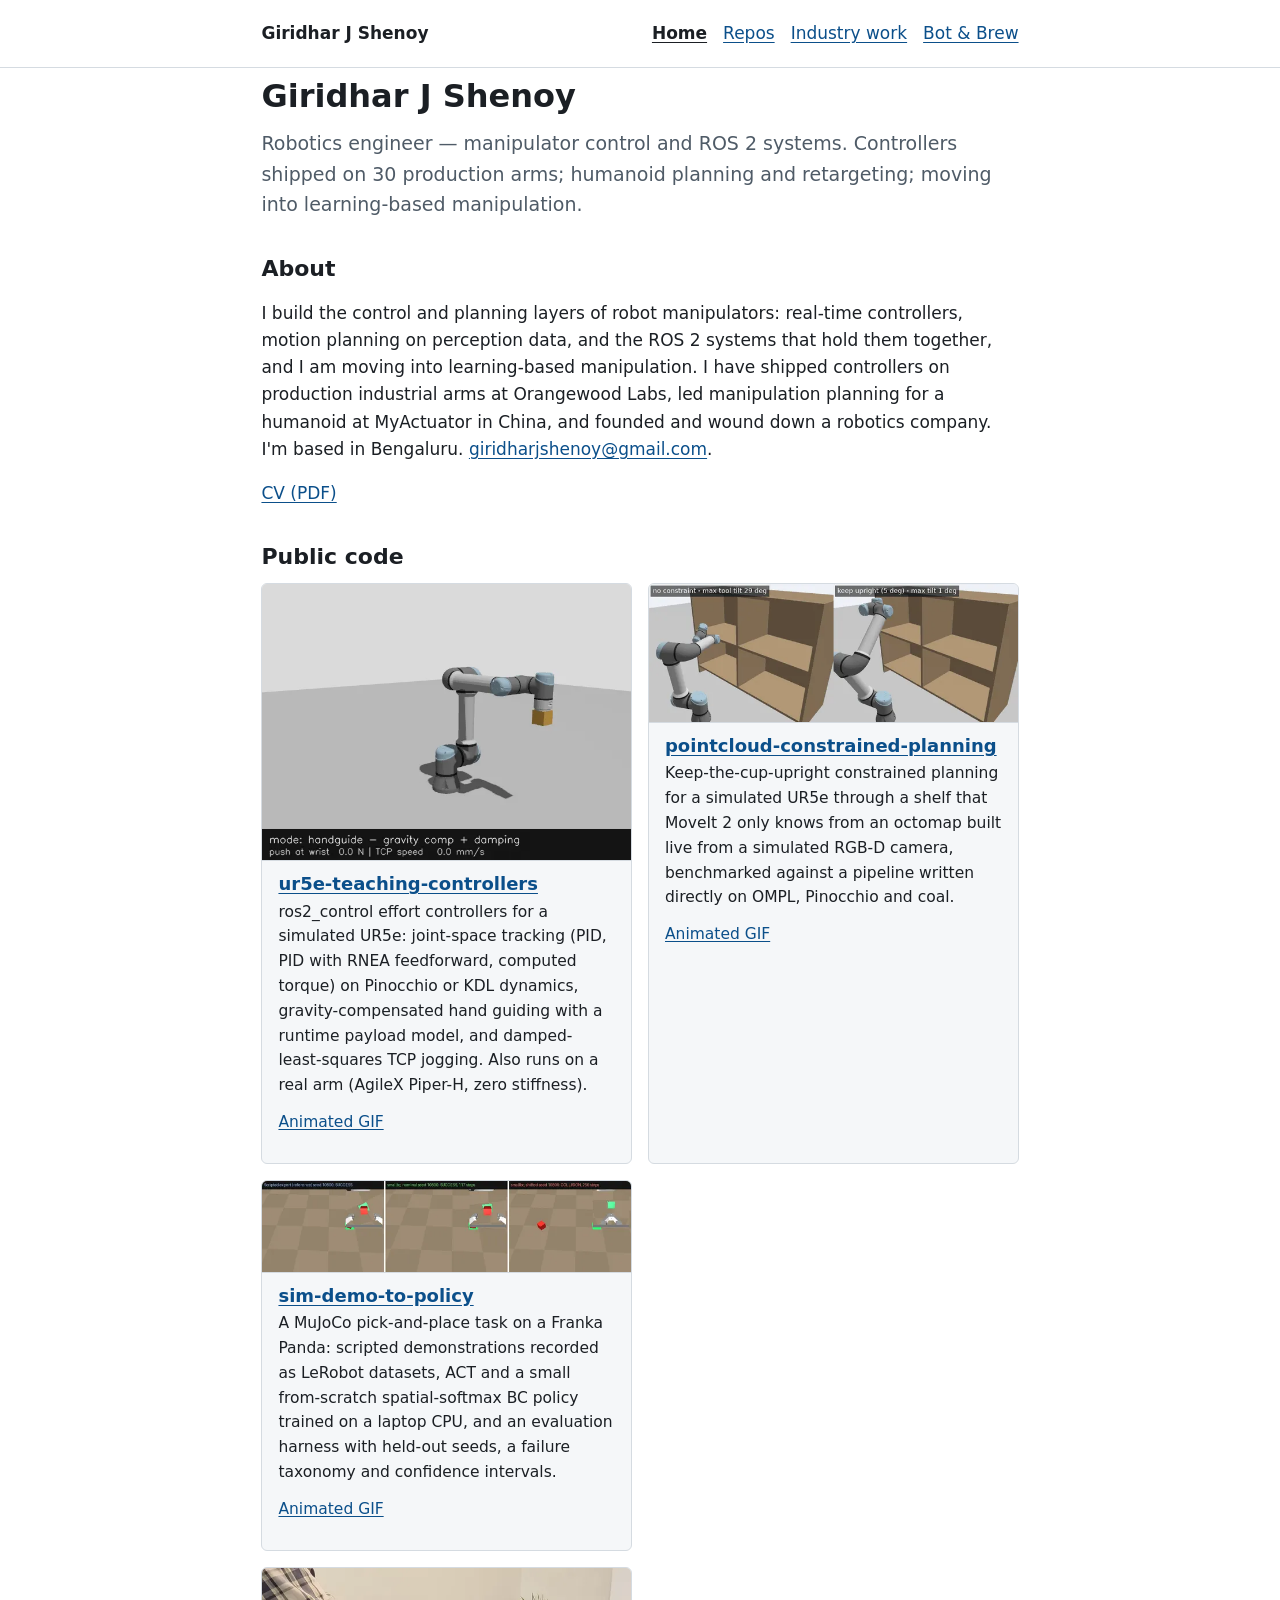
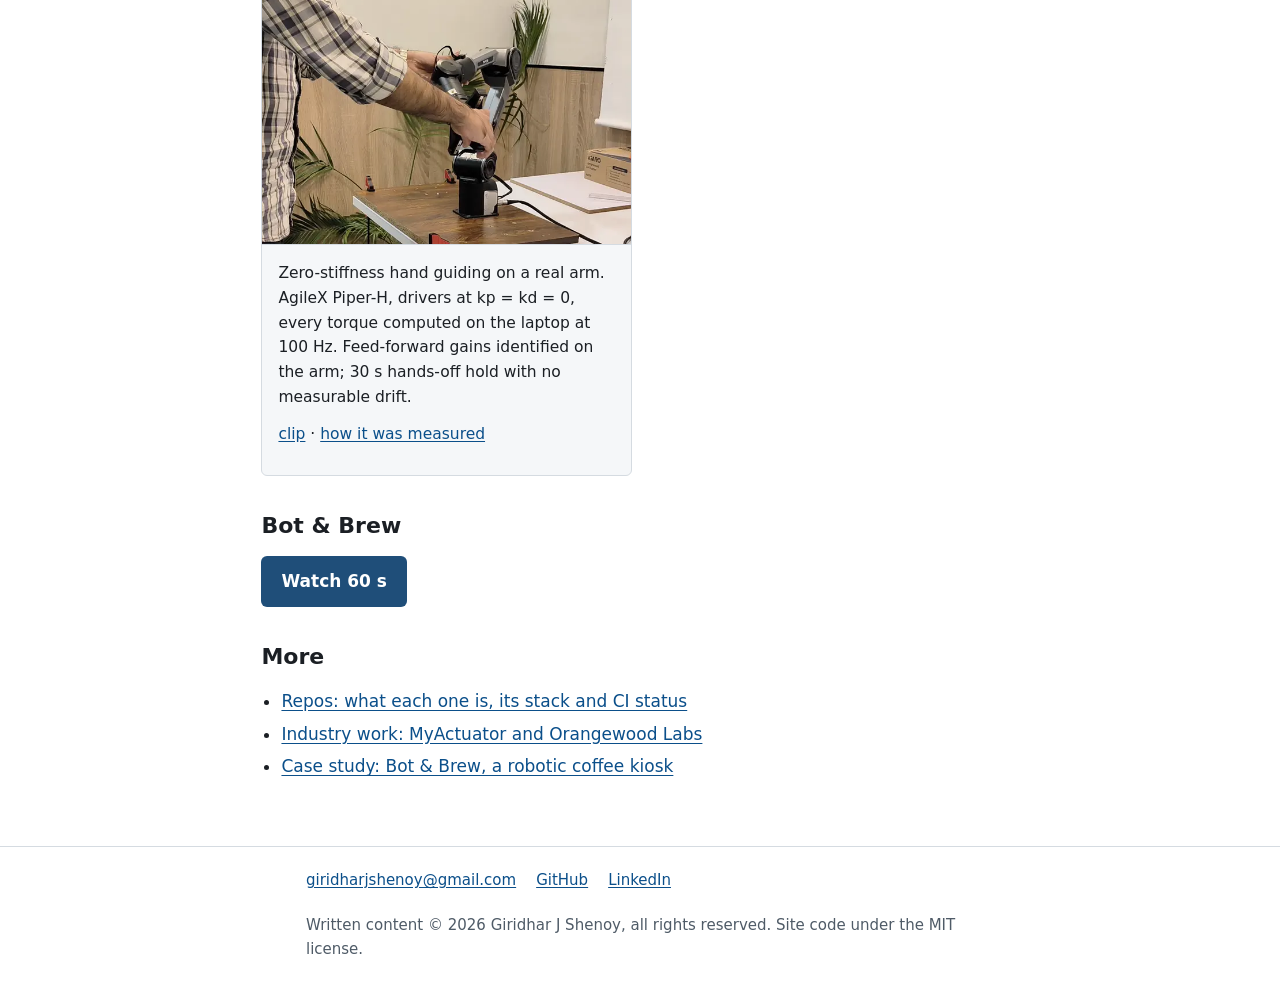
==== commit f056399a: "audit fixes (8 Nov): Repos page names the one real-arm result; Home drops the job-search sentence; B" ====
--- a/public/index.html
+++ b/public/index.html
@@ -43,7 +43,7 @@
 <p class="tagline">Robotics engineer — manipulator control and ROS 2 systems. Controllers shipped on 30 production arms; humanoid planning and retargeting; moving into learning-based manipulation.</p>
 
 <h2 id="about">About</h2>
-<p>I build the control and planning layers of robot manipulators: real-time controllers, motion planning on perception data, and the ROS 2 systems that hold them together, and I am moving into learning-based manipulation. I have shipped controllers on production industrial arms at Orangewood Labs, led manipulation planning for a humanoid at MyActuator in China, and founded and wound down a robotics company. I'm based in Bengaluru and open to engineering seats at robotics companies and research-engineer seats in labs alike. <a href="mailto:giridharjshenoy@gmail.com">giridharjshenoy@gmail.com</a>.</p>
+<p>I build the control and planning layers of robot manipulators: real-time controllers, motion planning on perception data, and the ROS 2 systems that hold them together, and I am moving into learning-based manipulation. I have shipped controllers on production industrial arms at Orangewood Labs, led manipulation planning for a humanoid at MyActuator in China, and founded and wound down a robotics company. I'm based in Bengaluru. <a href="mailto:giridharjshenoy@gmail.com">giridharjshenoy@gmail.com</a>.</p>
 <p><!-- build_media:cv:begin --><a href="assets/cv/giridhar-shenoy-cv.pdf">CV (PDF)</a><!-- build_media:cv:end --></p>
 
 <h2 id="code">Public code</h2>
